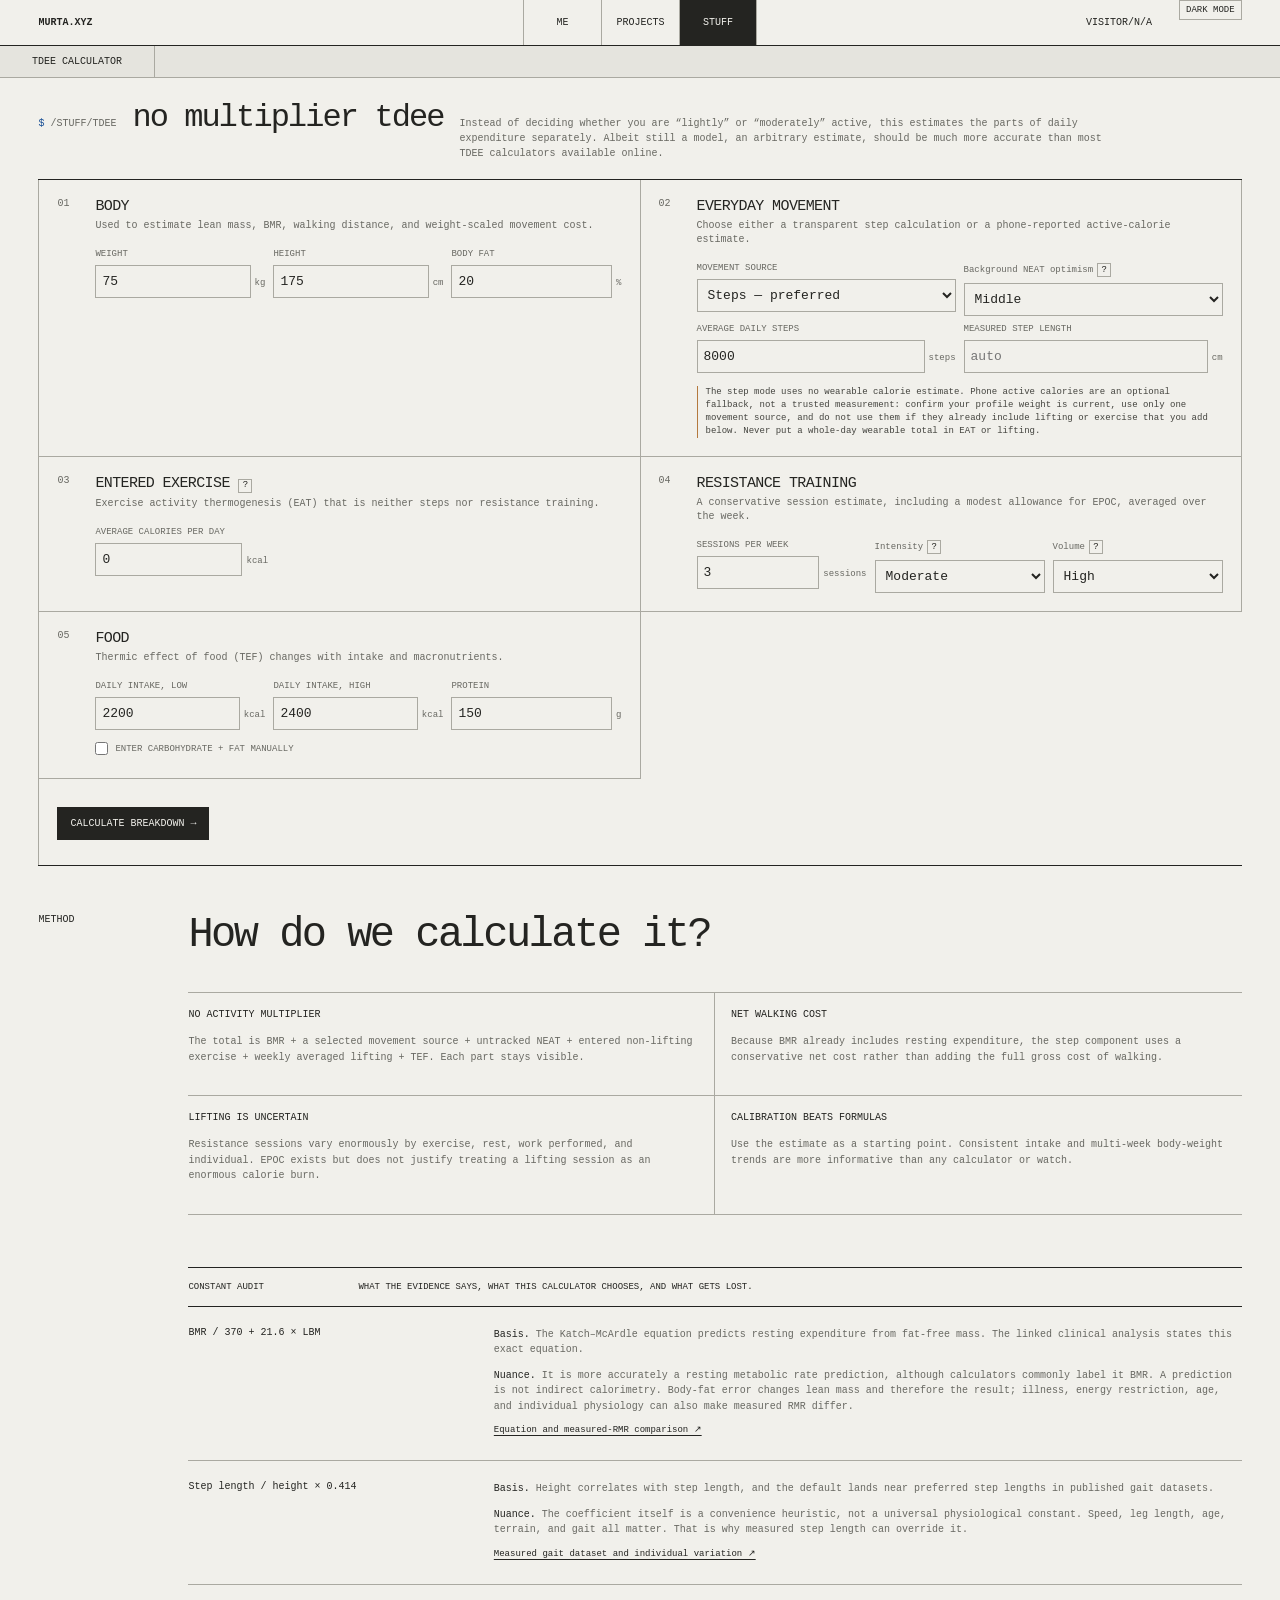
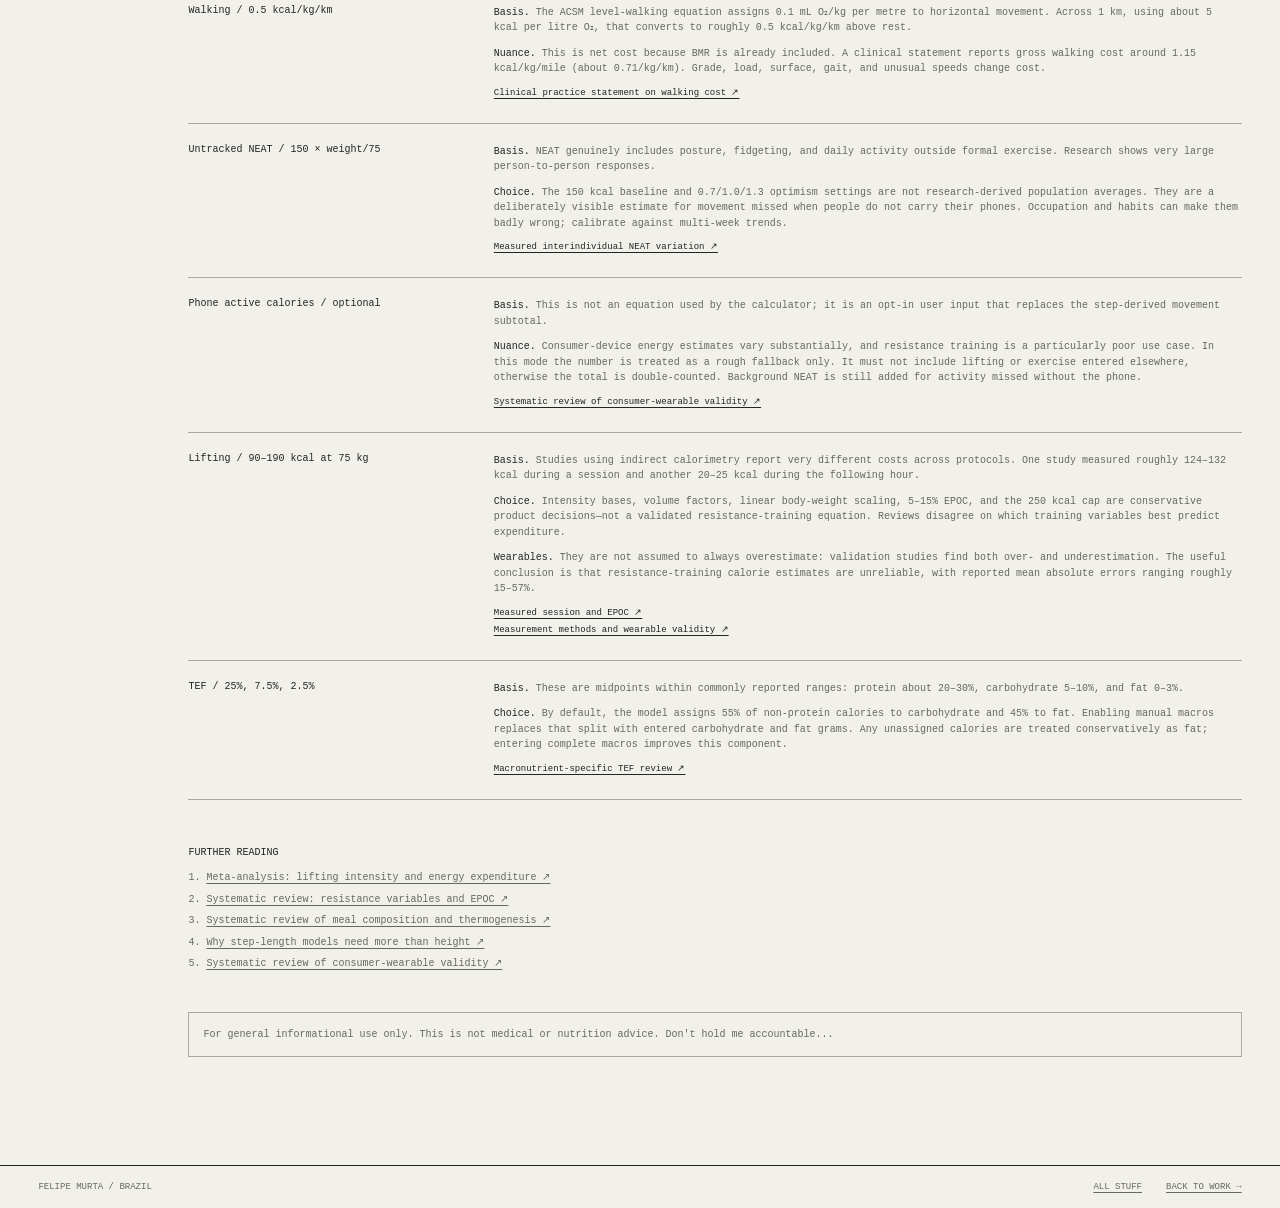
==== site/calculator.html @ 9dfa92ca "feat(frontend): new tdee calculator and navigation map division" ====
<!DOCTYPE html>
<html lang="en">
<head>
  <meta charset="UTF-8">
  <meta name="viewport" content="width=device-width, initial-scale=1.0">
  <meta name="description" content="A transparent TDEE calculator without generic activity multipliers.">
  <title>TDEE calculator - murta</title>
  <link rel="stylesheet" href="personal.css">
  <link rel="stylesheet" href="calculator.css">
</head>
<body data-theme-joke>
  <header class="topbar">
    <a class="site-name" href="index.html">murta.xyz</a>
    <nav aria-label="Primary navigation"><a href="index.html">Me</a><a href="projects.html">Projects</a><a class="active" href="stuff.html">Stuff</a></nav>
    <div class="utility"><span class="counter">visitor/<b data-visitor-count>—</b></span><button class="theme-toggle" type="button" data-theme-toggle aria-label="Toggle color theme">theme</button></div>
  </header>
  <nav class="subnav" aria-label="Stuff categories"><a href="calculator.html">TDEE calculator</a></nav>

  <main class="calculator-page">
    <header class="calculator-intro">
      <p class="command">/stuff/tdee</p>
      <h1>No multiplier TDEE</h1>
      <p>Instead of deciding whether you are “lightly” or “moderately” active, this estimates the parts of daily expenditure separately. Albeit still a model, an arbitrary estimate, should be much more accurate than most TDEE calculators available online.</p>
    </header>

    <form id="tdee-form">
      <section class="form-section">
        <header><span>01</span><div><h2>Body</h2><p>Used to estimate lean mass, BMR, walking distance, and weight-scaled movement cost.</p></div></header>
        <div class="fields three">
          <label>Weight <span><input id="weight" type="number" min="30" max="300" step="0.1" value="75" required> kg</span></label>
          <label>Height <span><input id="height" type="number" min="120" max="230" step="0.1" value="175" required> cm</span></label>
          <label>Body fat <span><input id="body-fat" type="number" min="3" max="65" step="0.1" value="20" required> %</span></label>
        </div>
        <p class="field-note">BMR uses Katch–McArdle: <code>370 + 21.6 × lean mass in kg</code>. Body-fat measurement error flows directly into this estimate.</p>
      </section>

      <section class="form-section">
        <header><span>02</span><div><h2>Everyday movement</h2><p>Choose either a transparent step calculation or a phone-reported active-calorie estimate.</p></div></header>
        <div class="fields two movement-choice">
          <label>Movement source
            <select id="movement-mode"><option value="steps" selected>Steps — preferred</option><option value="phone-active">Phone active calories — optional</option></select>
          </label>
          <label><span class="field-label">Background NEAT optimism <span class="tooltip" tabindex="0" role="img" aria-label="Background NEAT optimism help" data-tooltip="This is a guess for movement your phone misses: standing, chores, short walks without the phone, and fidgeting. Cautious uses 70% of the base; middle uses 100%; optimistic uses 130%. It is not a personality score—calibrate it from multi-week weight trends.">?</span></span>
            <select id="optimism"><option value="low">Cautious</option><option value="mid" selected>Middle</option><option value="high">Optimistic</option></select>
          </label>
        </div>
        <div id="step-fields" class="fields two movement-fields">
          <label>Average daily steps <span><input id="steps" type="number" min="0" max="100000" step="100" value="8000" required> steps</span></label>
          <label>Measured step length <span><input id="step-length" type="number" min="20" max="150" step="0.1" placeholder="auto"> cm</span></label>
        </div>
        <div id="phone-active-field" class="fields one movement-fields" hidden>
          <label>Phone-reported active calories <span><input id="phone-active" type="number" min="0" max="5000" step="1" value="0" disabled> kcal/day</span></label>
        </div>
        <p id="movement-note" class="field-note">If step length is blank, distance uses the rough proxy of 41.4% of height. Measure and enter your own average to remove that assumption. Walking uses a net cost of 0.5 kcal/kg/km. Background NEAT covers standing, dishes, hygiene, fidgeting, and walking without your phone.</p>
        <p class="warning">The step mode uses no wearable calorie estimate. Phone active calories are an optional fallback, not a trusted measurement: confirm your profile weight is current, use only one movement source, and do not use them if they already include lifting or exercise that you add below. Never put a whole-day wearable total in EAT or lifting.</p>
      </section>

      <section class="form-section">
        <header><span>03</span><div><h2>Entered exercise <span class="tooltip" tabindex="0" role="img" aria-label="Entered exercise help" data-tooltip="Enter a conservative daily average for swimming, cycling, running, or tennis using duration/distance or a session-specific wearable estimate. Wearable calories must be active calories only for that exercise session—no resting calories and no whole-day total. Treat them as rough, and do not overlap with your movement source or lifting.">?</span></h2><p>Exercise activity thermogenesis (EAT) that is neither steps nor resistance training.</p></div></header>
        <div class="fields one"><label>Average calories per day <span><input id="eat" type="number" min="0" max="3000" step="1" value="0" required> kcal</span></label></div>
        <p class="warning exercise-warning">Use a conservative manual average for running, cycling, swimming, or sport. A wearable estimate is acceptable only when it is active calories for that specific exercise session and duration—not resting calories or a whole-day total. Treat it as rough. Do not double-count activity already covered by your movement source, and do not enter lifting here.</p>
      </section>

      <section class="form-section">
        <header><span>04</span><div><h2>Resistance training</h2><p>A conservative session estimate, including a modest allowance for EPOC, averaged over the week.</p></div></header>
        <div class="fields three">
          <label>Sessions per week <span><input id="gym-days" type="number" min="0" max="14" step="1" value="3" required> sessions</span></label>
          <label><span class="field-label">Intensity <span class="tooltip" tabindex="0" role="img" aria-label="Intensity help" data-tooltip="Low: lighter weights and farther from failure. Moderate: around 1–3 reps in reserve. High: low reps in reserve or training to failure.">?</span></span><select id="gym-intensity"><option value="low">Low</option><option value="mid" selected>Moderate</option><option value="high">High</option></select></label>
          <label><span class="field-label">Volume <span class="tooltip" tabindex="0" role="img" aria-label="Volume help" data-tooltip="Volume means hard working sets. Low is roughly 1–2 sets per exercise; high is roughly 4 or more. This is only a rough classifier.">?</span></span><select id="gym-volume"><option value="low">Low</option><option value="high" selected>High</option></select></label>
        </div>
        <p class="field-note">At 75 kg the model starts at 90, 140, or 190 kcal by intensity; applies ×0.8 or ×1.15 for volume; adds 5–15% for EPOC; scales linearly with body weight; and caps the result at 250 kcal/session. This is an explicit heuristic, not a claim that sets and reps predict exact expenditure.</p>
      </section>

      <section class="form-section">
        <header><span>05</span><div><h2>Food</h2><p>Thermic effect of food (TEF) changes with intake and macronutrients.</p></div></header>
        <div class="fields three">
          <label>Daily intake, low <span><input id="calories-low" type="number" min="500" max="10000" step="10" value="2200" required> kcal</span></label>
          <label>Daily intake, high <span><input id="calories-high" type="number" min="500" max="10000" step="10" value="2400" required> kcal</span></label>
          <label>Protein <span><input id="protein" type="number" min="0" max="500" step="1" value="150" required> g</span></label>
        </div>
        <label class="macro-toggle"><input id="manual-macros-toggle" type="checkbox"><span>Enter carbohydrate + fat manually</span></label>
        <div id="manual-macro-fields" class="fields two macro-fields" hidden>
          <label>Carbohydrate <span><input id="carbs" type="number" min="0" max="1500" step="1" value="0" disabled> g</span></label>
          <label>Fat <span><input id="fat" type="number" min="0" max="600" step="1" value="0" disabled> g</span></label>
        </div>
        <p class="field-note">Protein uses 25% TEF. By default, remaining calories are modeled as 55% carbohydrate and 45% fat, with TEF of 7.5% and 2.5%. Enable manual macros to override that split; any calories not assigned to protein, carbohydrate, or fat are conservatively treated as fat for TEF.</p>
      </section>

      <p id="form-error" class="form-error" role="alert" aria-live="polite"></p>
      <button type="submit">Calculate breakdown →</button>
    </form>

    <section id="results" class="results" aria-live="polite" hidden>
      <header><p class="command">/result</p><h2><span id="tdee-low">—</span>–<span id="tdee-high">—</span> <small>kcal/day</small></h2><p>A modeled range caused by the entered food-intake range (not a confidence interval).</p></header>
      <dl>
        <div><dt>BMR</dt><dd id="result-bmr">—</dd></div>
        <div><dt id="result-movement-label">Steps</dt><dd id="result-steps">—</dd></div>
        <div><dt>Untracked NEAT</dt><dd id="result-neat">—</dd></div>
        <div><dt>Entered exercise</dt><dd id="result-eat">—</dd></div>
        <div><dt>Resistance training</dt><dd id="result-gym">—</dd></div>
        <div><dt>TEF</dt><dd id="result-tef">—</dd></div>
      </dl>
      <figure class="component-chart" aria-labelledby="chart-caption">
        <div id="component-bar" class="component-bar" role="group" aria-label="TDEE component breakdown">
          <span id="chart-bmr" class="chart-segment bmr">BMR</span>
          <span id="chart-movement" class="chart-segment movement">Movement</span>
          <span id="chart-neat" class="chart-segment neat">NEAT</span>
          <span id="chart-eat" class="chart-segment eat">EAT</span>
          <span id="chart-gym" class="chart-segment gym">Gym</span>
          <span id="chart-tef" class="chart-segment tef">TEF</span>
        </div>
        <figcaption id="chart-caption">Share of modeled expenditure. Hover or focus a segment for its kcal/day and percentage.</figcaption>
      </figure>
      <p id="result-detail" class="result-detail"></p>
      <section class="multiplier-comparison" aria-labelledby="multiplier-title">
        <header><h3 id="multiplier-title">Traditional multiplier comparison</h3><p>These are the generic BMR multipliers used by many calculators. They are shown for reference only as they are generally way too optimistic.</p></header>
        <dl>
          <div><dt>Sedentary / ×1.20</dt><dd id="multiplier-sedentary">—</dd></div>
          <div><dt>Lightly active / ×1.375</dt><dd id="multiplier-light">—</dd></div>
          <div><dt>Moderately active / ×1.55</dt><dd id="multiplier-moderate">—</dd></div>
          <div><dt>Very active / ×1.725</dt><dd id="multiplier-very">—</dd></div>
          <div><dt>Extra active / ×1.90</dt><dd id="multiplier-extra">—</dd></div>
        </dl>
      </section>
    </section>

    <section class="method">
      <header><span>METHOD</span><h2>How do we calculate it?</h2></header>
      <div class="method-grid">
        <article><h3>No activity multiplier</h3><p>The total is BMR + a selected movement source + untracked NEAT + entered non-lifting exercise + weekly averaged lifting + TEF. Each part stays visible.</p></article>
        <article><h3>Net walking cost</h3><p>Because BMR already includes resting expenditure, the step component uses a conservative net cost rather than adding the full gross cost of walking.</p></article>
        <article><h3>Lifting is uncertain</h3><p>Resistance sessions vary enormously by exercise, rest, work performed, and individual. EPOC exists but does not justify treating a lifting session as an enormous calorie burn.</p></article>
        <article><h3>Calibration beats formulas</h3><p>Use the estimate as a starting point. Consistent intake and multi-week body-weight trends are more informative than any calculator or watch.</p></article>
      </div>

      <div class="model-audit">
        <header><p>Constant audit</p><p>What the evidence says, what this calculator chooses, and what gets lost.</p></header>
        <article><h3>BMR / <code>370 + 21.6 × LBM</code></h3><div><p><b>Basis.</b> The Katch–McArdle equation predicts resting expenditure from fat-free mass. The linked clinical analysis states this exact equation.</p><p><b>Nuance.</b> It is more accurately a resting metabolic rate prediction, although calculators commonly label it BMR. A prediction is not indirect calorimetry. Body-fat error changes lean mass and therefore the result; illness, energy restriction, age, and individual physiology can also make measured RMR differ.</p><a href="https://www.frontiersin.org/journals/nutrition/articles/10.3389/fnut.2025.1543263/full">Equation and measured-RMR comparison ↗</a></div></article>
        <article><h3>Step length / <code>height × 0.414</code></h3><div><p><b>Basis.</b> Height correlates with step length, and the default lands near preferred step lengths in published gait datasets.</p><p><b>Nuance.</b> The coefficient itself is a convenience heuristic, not a universal physiological constant. Speed, leg length, age, terrain, and gait all matter. That is why measured step length can override it.</p><a href="https://pmc.ncbi.nlm.nih.gov/articles/PMC9669008/">Measured gait dataset and individual variation ↗</a></div></article>
        <article><h3>Walking / <code>0.5 kcal/kg/km</code></h3><div><p><b>Basis.</b> The ACSM level-walking equation assigns 0.1 mL O₂/kg per metre to horizontal movement. Across 1 km, using about 5 kcal per litre O₂, that converts to roughly 0.5 kcal/kg/km above rest.</p><p><b>Nuance.</b> This is net cost because BMR is already included. A clinical statement reports gross walking cost around 1.15 kcal/kg/mile (about 0.71/kg/km). Grade, load, surface, gait, and unusual speeds change cost.</p><a href="https://pmc.ncbi.nlm.nih.gov/articles/PMC9586849/">Clinical practice statement on walking cost ↗</a></div></article>
        <article><h3>Untracked NEAT / <code>150 × weight/75</code></h3><div><p><b>Basis.</b> NEAT genuinely includes posture, fidgeting, and daily activity outside formal exercise. Research shows very large person-to-person responses.</p><p><b>Choice.</b> The 150 kcal baseline and 0.7/1.0/1.3 optimism settings are not research-derived population averages. They are a deliberately visible estimate for movement missed when people do not carry their phones. Occupation and habits can make them badly wrong; calibrate against multi-week trends.</p><a href="https://pubmed.ncbi.nlm.nih.gov/9880251/">Measured interindividual NEAT variation ↗</a></div></article>
        <article><h3>Phone active calories / optional</h3><div><p><b>Basis.</b> This is not an equation used by the calculator; it is an opt-in user input that replaces the step-derived movement subtotal.</p><p><b>Nuance.</b> Consumer-device energy estimates vary substantially, and resistance training is a particularly poor use case. In this mode the number is treated as a rough fallback only. It must not include lifting or exercise entered elsewhere, otherwise the total is double-counted. Background NEAT is still added for activity missed without the phone.</p><a href="https://pmc.ncbi.nlm.nih.gov/articles/PMC7509623/">Systematic review of consumer-wearable validity ↗</a></div></article>
        <article><h3>Lifting / <code>90–190 kcal at 75 kg</code></h3><div><p><b>Basis.</b> Studies using indirect calorimetry report very different costs across protocols. One study measured roughly 124–132 kcal during a session and another 20–25 kcal during the following hour.</p><p><b>Choice.</b> Intensity bases, volume factors, linear body-weight scaling, 5–15% EPOC, and the 250 kcal cap are conservative product decisions—not a validated resistance-training equation. Reviews disagree on which training variables best predict expenditure.</p><p><b>Wearables.</b> They are not assumed to always overestimate: validation studies find both over- and underestimation. The useful conclusion is that resistance-training calorie estimates are unreliable, with reported mean absolute errors ranging roughly 15–57%.</p><a href="https://pubmed.ncbi.nlm.nih.gov/29541117/">Measured session and EPOC ↗</a><a href="https://pmc.ncbi.nlm.nih.gov/articles/PMC11393209/">Measurement methods and wearable validity ↗</a></div></article>
        <article><h3>TEF / <code>25%, 7.5%, 2.5%</code></h3><div><p><b>Basis.</b> These are midpoints within commonly reported ranges: protein about 20–30%, carbohydrate 5–10%, and fat 0–3%.</p><p><b>Choice.</b> By default, the model assigns 55% of non-protein calories to carbohydrate and 45% to fat. Enabling manual macros replaces that split with entered carbohydrate and fat grams. Any unassigned calories are treated conservatively as fat; entering complete macros improves this component.</p><a href="https://pmc.ncbi.nlm.nih.gov/articles/PMC5470183/">Macronutrient-specific TEF review ↗</a></div></article>
      </div>

      <div class="sources"><p>Further reading</p><ol><li><a href="https://pubmed.ncbi.nlm.nih.gov/31674141/">Meta-analysis: lifting intensity and energy expenditure ↗</a></li><li><a href="https://onlinelibrary.wiley.com/doi/10.1155/2013/825026">Systematic review: resistance variables and EPOC ↗</a></li><li><a href="https://pmc.ncbi.nlm.nih.gov/articles/PMC5133058/">Systematic review of meal composition and thermogenesis ↗</a></li><li><a href="https://pmc.ncbi.nlm.nih.gov/articles/PMC5948631/">Why step-length models need more than height ↗</a></li><li><a href="https://pmc.ncbi.nlm.nih.gov/articles/PMC7509623/">Systematic review of consumer-wearable validity ↗</a></li></ol></div>
      <p class="disclaimer">For general informational use only. This is not medical or nutrition advice. Don't hold me accountable...</p>
    </section>
  </main>
  <footer><span>Felipe Murta / Brazil</span><a href="stuff.html">all stuff</a><a href="projects.html">back to work →</a></footer>
  <script src="counter.js"></script>
  <script src="theme.js"></script>
  <script src="calculator.js"></script>
</body>
</html>
---- site/personal.css ----
:root { color-scheme: dark; font-family: "Courier New", Courier, monospace; color: var(--ink); background: var(--bg); --bg: #111310; --ink: #deddd5; --muted: #92938c; --rule: #42443f; --blue: #6c98d6; --header: #111310; --subnav: #1b1d19; --subnav-hover: #292c26; --body-copy: #b9b9b1; }
@media (prefers-color-scheme: light) { :root { color-scheme: light; --bg: #f1f0eb; --ink: #242421; --muted: #686862; --rule: #aaa9a1; --blue: #174d94; --header: #f1f0eb; --subnav: #e5e4de; --subnav-hover: #d4d3cc; --body-copy: #44443f; } }
:root[data-theme="dark"] { color-scheme: dark; --bg: #111310; --ink: #deddd5; --muted: #92938c; --rule: #42443f; --blue: #6c98d6; --header: #111310; --subnav: #1b1d19; --subnav-hover: #292c26; --body-copy: #b9b9b1; }
:root[data-theme="light"] { color-scheme: light; --bg: #f1f0eb; --ink: #242421; --muted: #686862; --rule: #aaa9a1; --blue: #174d94; --header: #f1f0eb; --subnav: #e5e4de; --subnav-hover: #d4d3cc; --body-copy: #44443f; }
* { box-sizing: border-box; }
html { scroll-behavior: smooth; scroll-padding-top: 64px; }
body { margin: 0; }
a { color: inherit; text-underline-offset: 3px; }
.topbar { display: grid; grid-template-columns: 1fr auto 1fr; min-height: 44px; border-bottom: 1px solid var(--ink); background: var(--header); font-size: 10px; text-transform: uppercase; }
.site-name, .utility { display: flex; align-items: center; padding: 0 clamp(12px, 3vw, 42px); }
.site-name { font-weight: 700; text-decoration: none; }
.utility { justify-content: flex-end; gap: 9px; }
.counter b { font-weight: 400; }
.theme-toggle { padding: 4px 6px; border: 1px solid var(--rule); border-radius: 0; background: transparent; color: var(--ink); font: inherit; font-size: 9px; text-transform: uppercase; cursor: pointer; }
.theme-toggle:hover, .theme-toggle:focus-visible { border-color: var(--ink); background: var(--ink); color: var(--bg); }
.theme-dialog { width: min(430px, calc(100vw - 32px)); padding: 0; border: 1px solid var(--ink); border-radius: 0; background: var(--bg); color: var(--ink); font: 12px "Courier New", monospace; }
.theme-dialog::backdrop { background: rgba(0, 0, 0, .72); }
.theme-dialog section { padding: 22px; }
.theme-dialog h2 { margin: 0 0 16px; font: 400 19px/1.1 "Courier New", monospace; letter-spacing: -.05em; }
.theme-dialog p { margin: 0 0 22px; color: var(--body-copy); line-height: 1.5; }
.theme-dialog button { padding: 8px 10px; border: 1px solid var(--ink); border-radius: 0; background: var(--ink); color: var(--bg); font: inherit; font-size: 10px; text-transform: uppercase; cursor: pointer; }
.theme-dialog button:hover, .theme-dialog button:focus-visible { background: var(--blue); border-color: var(--blue); color: #fff; }
.topbar nav { display: flex; }
.topbar nav a { display: grid; min-width: 78px; place-items: center; padding: 0 12px; border-left: 1px solid var(--rule); text-decoration: none; }
.topbar nav a:last-child { border-right: 1px solid var(--rule); }
.topbar nav a:hover, .topbar nav a.active { background: var(--ink); color: var(--bg); }
.subnav { display: flex; border-bottom: 1px solid var(--rule); background: var(--subnav); font-size: 10px; text-transform: uppercase; }
.subnav a { padding: 10px clamp(14px, 3vw, 32px); border-right: 1px solid var(--rule); text-decoration: none; }
.subnav a:hover { background: var(--subnav-hover); }
main { max-width: none; margin: 0; padding: 0 clamp(14px, 3vw, 48px); }
.command, .status, .category { margin: 0; color: var(--muted); font-size: 10px; text-transform: uppercase; }
.command::before { content: "$ "; color: var(--blue); }
.home-intro, .page-intro { min-height: 0; padding: 46px 0; border-bottom: 1px solid var(--ink); }
.home-intro h1, .page-intro h1 { margin: 15px 0 0; font: 400 clamp(30px, 6vw, 66px)/.9 "Courier New", monospace; letter-spacing: -.07em; }
.summary, .page-intro > p:last-child { max-width: 700px; margin: 25px 0 0; color: var(--body-copy); font-size: 12px; line-height: 1.55; }
.links { display: flex; flex-wrap: wrap; gap: 8px; margin-top: 25px; }
.links a, .calculator-link a { padding: 7px 9px; border: 1px solid var(--rule); font-size: 10px; text-decoration: none; }
.links a:hover, .links a:first-child:hover, .calculator-link a:hover { border-color: var(--ink); background: var(--ink); color: var(--bg); }
.home-section { padding: 38px 0; border-bottom: 1px solid var(--ink); }
.section-heading { display: grid; grid-template-columns: 35px 1fr auto; align-items: baseline; padding-bottom: 10px; border-bottom: 1px solid var(--ink); }
.section-heading span, .section-heading a { font-size: 10px; text-transform: uppercase; }
.section-heading h2 { margin: 0; font-size: 13px; font-weight: 400; text-transform: uppercase; }
.records .record { display: grid; grid-template-columns: 90px 1fr 100px; gap: 18px; min-height: 0; padding: 20px 0; border-bottom: 1px solid var(--rule); }
.record-meta { display: flex; flex-direction: column; gap: 5px; color: var(--muted); font-size: 9px; }
.record h3 { margin: 0 0 9px; font: 400 clamp(18px, 3vw, 30px)/1 "Courier New", monospace; letter-spacing: -.05em; }
.record p { max-width: 680px; margin: 0; color: var(--muted); font-size: 11px; line-height: 1.55; }
.stack { text-align: right; color: var(--muted); font-size: 9px; }
.elsewhere-preview > p { max-width: 770px; margin: 28px 0; font-size: 13px; line-height: 1.55; }
.calculator-link { margin: 0; }
.page-intro > p:last-child { margin-top: 22px; }
.project-list article { display: grid; grid-template-columns: 55px 1fr 125px; gap: 20px; min-height: 0; padding: 24px 0; border-bottom: 1px solid var(--rule); }
.project-id, .project-list article > a, .project-list article > span:last-child { font-size: 9px; }
.project-list article > a, .project-list article > span:last-child { text-align: right; }
.project-list h2, .stuff-list h2 { margin: 18px 0 10px; font: 400 clamp(21px, 4vw, 38px)/.95 "Courier New", monospace; letter-spacing: -.06em; }
.project-list article div > p:not(.status), .stuff-list section div > p { max-width: 700px; color: var(--muted); font-size: 11px; line-height: 1.55; }
.tags { display: flex; flex-wrap: wrap; gap: 5px; margin: 16px 0 0; padding: 0; list-style: none; }
.tags li { padding: 4px 5px; border: 1px solid var(--rule); font-size: 8px; }
.stuff-list section { display: grid; grid-template-columns: 130px 1fr; gap: 25px; min-height: 220px; padding: 28px 0; border-bottom: 1px solid var(--rule); }
.stuff-list section > div { display: flex; flex-direction: column; align-items: flex-start; }
.stuff-list h2 { margin-top: 0; }
.stuff-list dl { width: 100%; max-width: 650px; margin: auto 0 0; }
.stuff-list dl div { display: grid; grid-template-columns: 130px 1fr; padding: 9px 0; border-top: 1px solid var(--rule); font-size: 10px; }
.stuff-list dt { color: var(--muted); }
.stuff-list dd { margin: 0; }
.stuff-list section.cruzeiro { margin-inline: calc(-1 * clamp(14px, 3vw, 48px)); padding-inline: clamp(14px, 3vw, 48px); background: #174d94; color: #f1f0eb; }
.stuff-list .cruzeiro .category, .stuff-list .cruzeiro p { color: #d7e2f1; }
.stuff-list .cruzeiro span { margin-top: auto; font-size: 30px; }
footer { display: grid; grid-template-columns: 1fr auto auto; gap: 24px; margin-top: 60px; padding: 16px clamp(14px, 3vw, 48px); border-top: 1px solid var(--ink); background: var(--header); color: var(--muted); font-size: 9px; text-transform: uppercase; }
@media (max-width: 700px) { .topbar { grid-template-columns: 1fr auto; } .site-name { display: none; } .topbar nav a { min-width: auto; padding: 0 11px; } .utility { padding-inline: 11px; } .counter { display: none; } .subnav { overflow-x: auto; } .subnav a { flex: 0 0 auto; } .section-heading { grid-template-columns: 28px 1fr; } .section-heading a { grid-column: 2; margin-top: 8px; } .records .record, .project-list article { grid-template-columns: 1fr; gap: 12px; } .record-meta { flex-direction: row; } .stack, .project-list article > a, .project-list article > span:last-child { text-align: left; } .stuff-list section { display: block; min-height: 0; } .stuff-list .category { margin-bottom: 28px; } .stuff-list dl { margin-top: 40px; } footer { grid-template-columns: 1fr; } }
---- site/calculator.css ----
.calculator-page { max-width: none; margin: 0; padding-inline: clamp(14px, 3vw, 48px); }
.calculator-intro { display: flex; align-items: baseline; gap: 16px; padding: 24px 0 18px; border-bottom: 1px solid var(--ink); }
.calculator-intro h1 { margin: 0; font: 400 clamp(20px, 3vw, 32px)/1 "Courier New", monospace; letter-spacing: -.06em; text-transform: lowercase; }
.calculator-intro > p:last-child { max-width: 650px; margin: 0; color: var(--muted); font-size: 10px; line-height: 1.5; }

#tdee-form { display: grid; grid-template-columns: repeat(2, minmax(0, 1fr)); border-left: 1px solid var(--rule); }
.form-section { padding: 18px; border-right: 1px solid var(--rule); border-bottom: 1px solid var(--rule); }
.form-section > header { display: grid; grid-template-columns: 28px 1fr; gap: 10px; margin-bottom: 16px; }
.form-section > header > span { color: var(--muted); font-size: 10px; }
.form-section h2 { margin: 0 0 4px; font: 400 15px "Courier New", monospace; letter-spacing: -.04em; text-transform: uppercase; }
.form-section header p { margin: 0; color: var(--muted); font-size: 10px; line-height: 1.4; }
.fields { display: grid; gap: 8px; margin-left: 38px; }
.fields.three { grid-template-columns: repeat(3, minmax(0, 1fr)); }
.fields.two { grid-template-columns: repeat(2, minmax(0, 1fr)); }
.fields.one { grid-template-columns: minmax(140px, 1fr) 2fr; }
.movement-choice { margin-bottom: 8px; }
.movement-fields { margin-top: 8px; }
.fields label { display: flex; flex-direction: column; gap: 6px; color: var(--muted); font-size: 9px; text-transform: uppercase; }
.field-label { display: inline-flex; align-items: center; gap: 4px; }
.tooltip { position: relative; display: inline-grid; place-items: center; width: 14px; height: 14px; border: 1px solid var(--rule); color: var(--ink); font-size: 9px; line-height: 1; text-transform: none; cursor: help; }
.tooltip::after { position: absolute; z-index: 5; bottom: calc(100% + 7px); left: 50%; display: none; width: 235px; padding: 8px; border: 1px solid var(--ink); background: var(--bg); color: var(--body-copy); content: attr(data-tooltip); font-size: 9px; line-height: 1.45; text-transform: none; transform: translateX(-50%); }
.tooltip:hover::after, .tooltip:focus::after { display: block; }
.movement-fields[hidden] { display: none !important; }
.macro-toggle { display: inline-flex; align-items: center; gap: 7px; margin: 12px 0 0 38px; color: var(--muted); font-size: 9px; text-transform: uppercase; cursor: pointer; }
.macro-toggle input { width: 13px; min-height: 13px; margin: 0; accent-color: var(--blue); }
.macro-fields[hidden] { display: none !important; }
.fields label > span { display: flex; align-items: baseline; gap: 4px; color: var(--muted); text-transform: none; }
input, select { width: 100%; min-height: 33px; padding: 5px 6px; border: 1px solid var(--rule); border-radius: 0; outline: none; background: var(--bg); color: var(--ink); font: 13px "Courier New", monospace; }
input:focus, select:focus { border-color: var(--blue); outline: 1px solid var(--blue); outline-offset: -2px; box-shadow: none; }
.fields label > span input { flex: 1; }
.field-note { display: none; }
.warning { margin: 13px 0 0 38px; padding-left: 8px; border-left: 1px solid #b4793e; color: var(--body-copy); font-size: 9px; line-height: 1.45; }
.exercise-warning { display: none; }
code { color: var(--ink); }
.form-error { grid-column: 1 / -1; min-height: 16px; margin: 12px 0 0; padding-left: 18px; color: #d26b61; font-size: 11px; }
button { grid-column: 1 / -1; justify-self: start; margin: 0 0 25px 18px; padding: 10px 12px; border: 1px solid var(--ink); border-radius: 0; background: var(--ink); color: var(--bg); font: 10px "Courier New", monospace; text-transform: uppercase; cursor: pointer; }
button:hover, button:focus-visible { background: var(--blue); border-color: var(--blue); color: #fff; }

.results { scroll-margin-top: 70px; margin: 25px 0 70px; border: 1px solid var(--ink); }
.results > header { padding: 18px; border-bottom: 1px solid var(--ink); }
.results h2 { margin: 14px 0 8px; font: 400 clamp(30px, 5vw, 62px) "Courier New", monospace; letter-spacing: -.08em; }
.results h2 small { font-size: 10px; letter-spacing: 0; }
.results header > p:last-child { margin: 0; color: var(--muted); font-size: 10px; }
.results dl { display: grid; grid-template-columns: repeat(3, 1fr); margin: 0; }
.results dl div { display: grid; grid-template-columns: 1fr auto; gap: 10px; padding: 12px 18px; border-right: 1px solid var(--rule); border-bottom: 1px solid var(--rule); font-size: 10px; }
.results dt { color: var(--muted); }
.results dd { margin: 0; }
.component-chart { margin: 0; padding: 18px; border-bottom: 1px solid var(--rule); }
.component-bar { display: flex; min-height: 36px; overflow: hidden; border: 1px solid var(--ink); }
.chart-segment { display: grid; min-width: 0; place-items: center; padding: 4px; border-right: 1px solid var(--bg); color: #10110f; font-size: 9px; overflow: hidden; text-align: center; white-space: nowrap; cursor: default; }
.chart-segment:last-child { border-right: 0; }
.chart-segment:hover, .chart-segment:focus { outline: 2px solid var(--ink); outline-offset: -2px; }
.chart-segment.bmr { background: #aeb9ae; }
.chart-segment.movement { background: #7fa6c9; }
.chart-segment.neat { background: #cbbd88; }
.chart-segment.eat { background: #c58d72; }
.chart-segment.gym { background: #a98bb2; }
.chart-segment.tef { background: #d7d5cc; }
.component-chart figcaption { margin-top: 9px; color: var(--muted); font-size: 9px; }
.result-detail { margin: 0; padding: 16px 18px; color: var(--body-copy); font-size: 10px; line-height: 1.55; }
.multiplier-comparison { padding: 18px; border-top: 1px dashed var(--rule); }
.multiplier-comparison header { display: grid; grid-template-columns: 220px 1fr; gap: 20px; margin-bottom: 14px; }
.multiplier-comparison h3 { margin: 0; font-size: 10px; font-weight: 400; text-transform: uppercase; }
.multiplier-comparison header p { margin: 0; color: var(--muted); font-size: 9px; line-height: 1.45; }
.multiplier-comparison dl { display: grid; grid-template-columns: repeat(5, 1fr); margin: 0; border-top: 1px solid var(--rule); }
.multiplier-comparison dl div { padding: 10px 8px 0 0; font-size: 9px; }
.multiplier-comparison dt { color: var(--muted); }
.multiplier-comparison dd { margin: 6px 0 0; }

.method { padding: 48px 0; border-top: 1px solid var(--ink); }
.method > header { display: grid; grid-template-columns: 130px 1fr; gap: 20px; margin-bottom: 36px; }
.method > header span { font-size: 10px; }
.method > header h2 { max-width: 760px; margin: 0; font: 400 clamp(22px, 4vw, 42px)/1 "Courier New", monospace; letter-spacing: -.06em; }
.method-grid { display: grid; grid-template-columns: 1fr 1fr; margin-left: 150px; border-top: 1px solid var(--rule); }
.method-grid article { padding: 16px 16px 20px 0; border-bottom: 1px solid var(--rule); }
.method-grid article:nth-child(odd) { border-right: 1px solid var(--rule); }
.method-grid article:nth-child(even) { padding-left: 16px; }
.method-grid h3 { margin: 0 0 14px; font-size: 10px; font-weight: 400; text-transform: uppercase; }
.method-grid p, .sources, .disclaimer { color: var(--muted); font-size: 10px; line-height: 1.55; }
.model-audit { margin: 52px 0 0 150px; border-top: 1px solid var(--ink); }
.model-audit > header { display: grid; grid-template-columns: 150px 1fr; gap: 20px; padding: 14px 0; border-bottom: 1px solid var(--ink); font-size: 9px; text-transform: uppercase; }
.model-audit > header p { margin: 0; }
.model-audit article { display: grid; grid-template-columns: minmax(180px, .75fr) 2fr; gap: 25px; padding: 20px 0 25px; border-bottom: 1px solid var(--rule); }
.model-audit h3 { margin: 0; font-size: 10px; font-weight: 400; }
.model-audit article div > p { margin: 0 0 10px; color: var(--muted); font-size: 10px; line-height: 1.55; }
.model-audit article b { color: var(--ink); font-weight: 400; }
.model-audit article a { display: block; margin-top: 6px; font-size: 9px; }
.sources { margin: 45px 0 0 150px; }
.sources > p { color: var(--ink); text-transform: uppercase; }
.sources ol { padding-left: 18px; }
.sources li { margin: 6px 0; }
.disclaimer { margin: 40px 0 0 150px; padding: 14px; border: 1px solid var(--rule); }

@media (max-width: 800px) {
  .calculator-intro { display: block; padding-block: 26px; }
  .calculator-intro .command { margin-bottom: 15px; }
  .calculator-intro > p:last-child { margin-top: 14px; }
  #tdee-form { grid-template-columns: 1fr; }
  .fields.three, .fields.two, .fields.one { grid-template-columns: 1fr; }
  .results dl { grid-template-columns: 1fr; }
  .results dl div { border-right: 0; }
  .multiplier-comparison header { display: block; }
  .multiplier-comparison header p { margin-top: 10px; }
  .multiplier-comparison dl { grid-template-columns: 1fr 1fr; gap: 8px; }
  .method > header { display: block; }
  .method > header span { display: block; margin-bottom: 22px; }
  .method-grid, .model-audit { margin-left: 0; }
  .method-grid { display: block; }
  .method-grid article:nth-child(odd) { border-right: 0; }
  .method-grid article:nth-child(even) { padding-left: 0; }
  .model-audit > header, .model-audit article { grid-template-columns: 1fr; }
  .sources, .disclaimer { margin-left: 0; }
  .tooltip::after { left: 0; transform: none; }
}
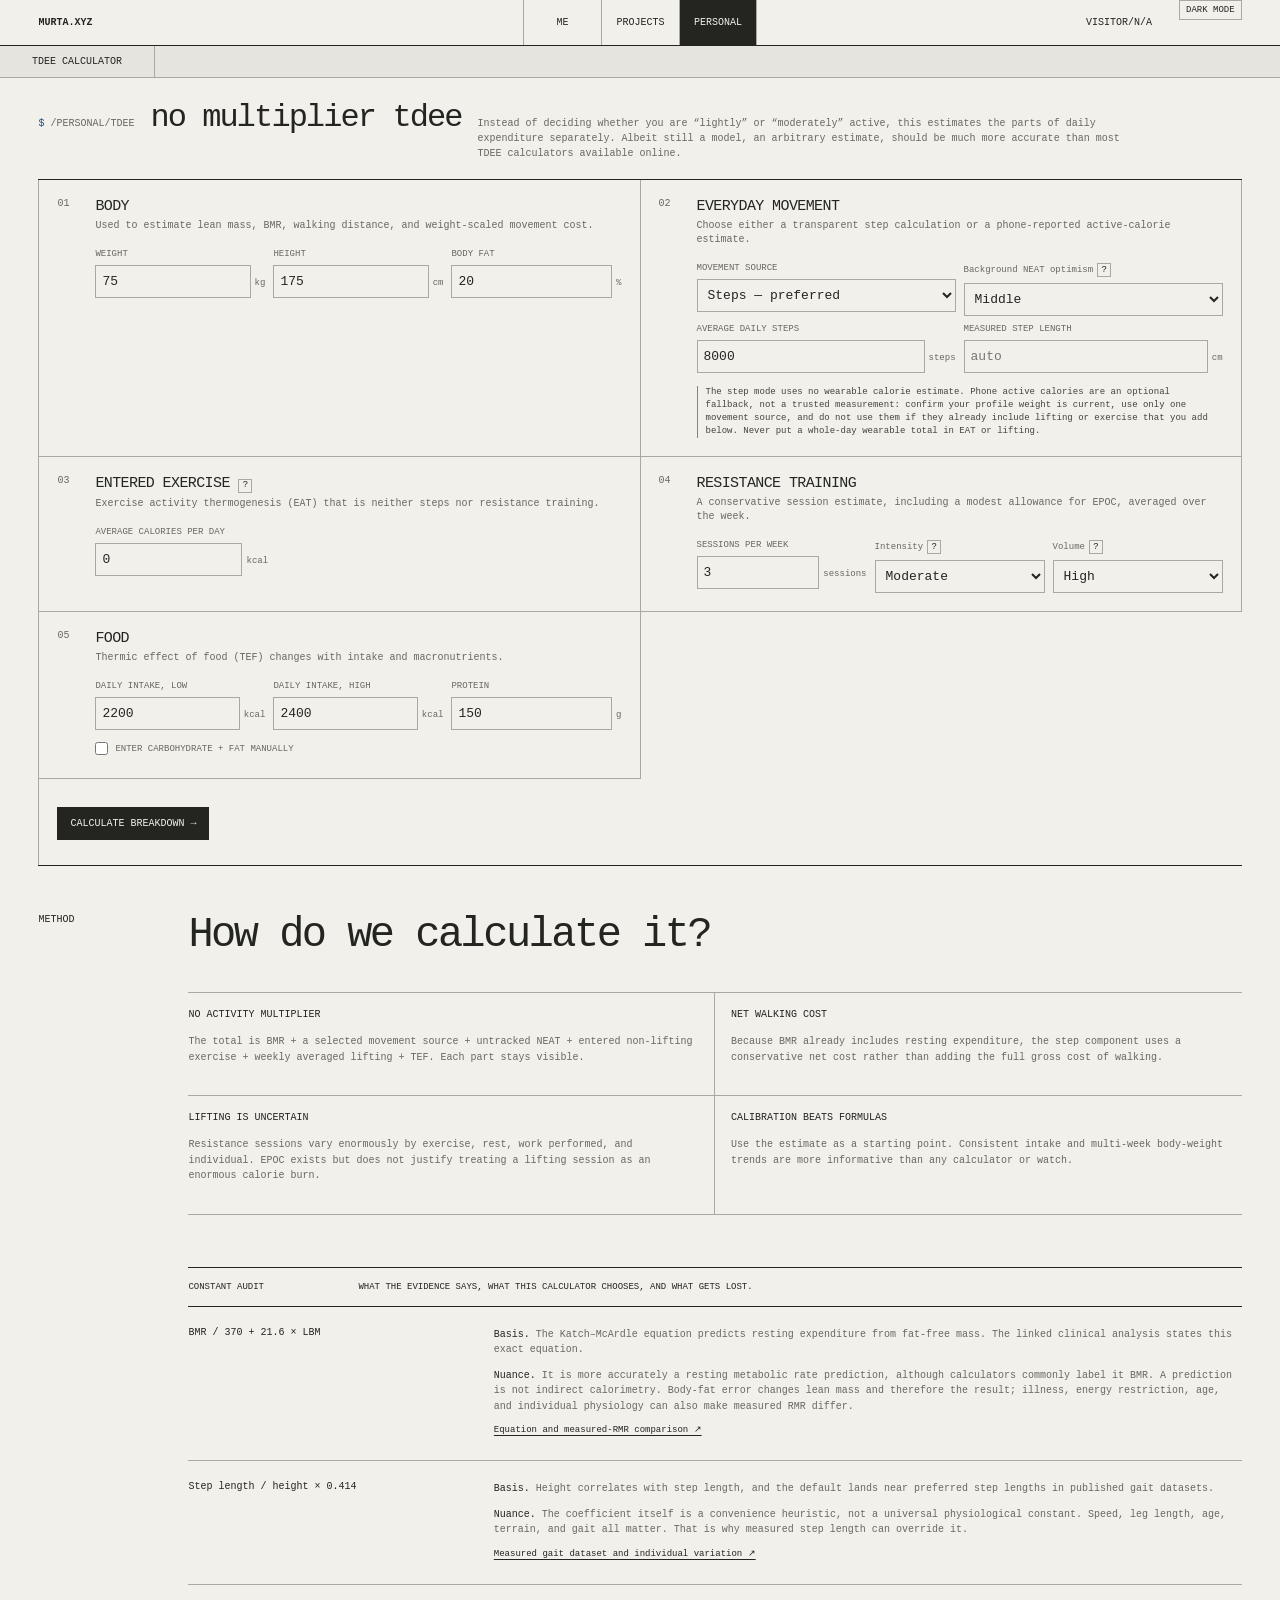
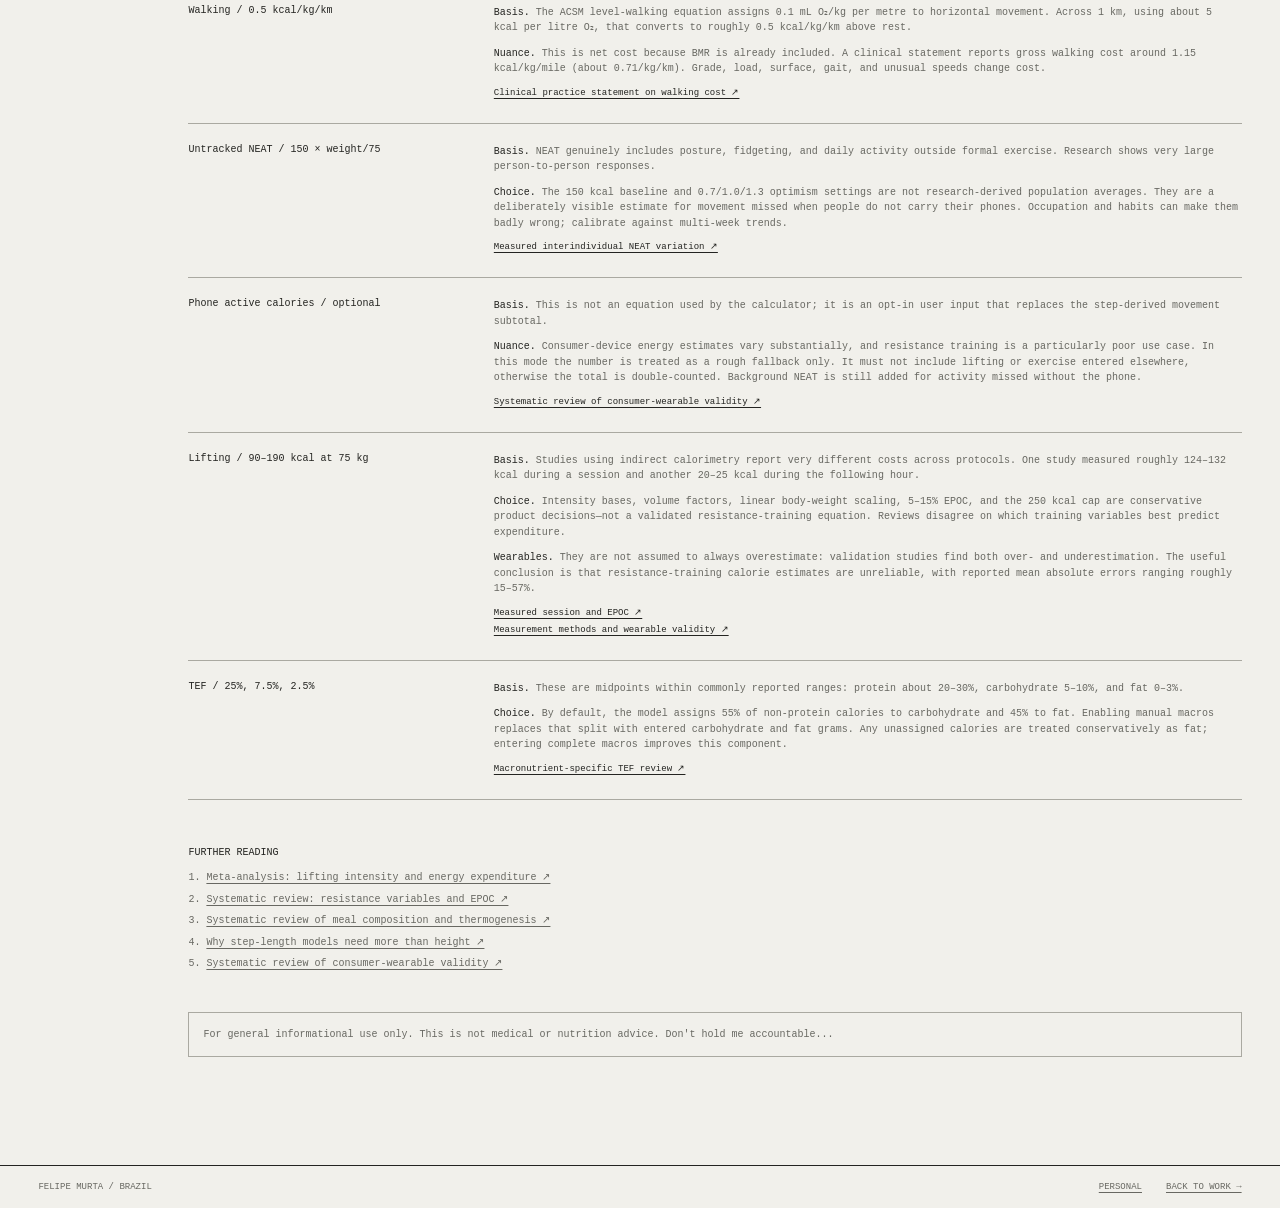
==== commit fd48f2e8: "feat(landing): revamp of landing page" ====
--- a/site/calculator.html
+++ b/site/calculator.html
@@ -5,20 +5,20 @@
   <meta name="viewport" content="width=device-width, initial-scale=1.0">
   <meta name="description" content="A transparent TDEE calculator without generic activity multipliers.">
   <title>TDEE calculator - murta</title>
-  <link rel="stylesheet" href="personal.css">
-  <link rel="stylesheet" href="calculator.css">
+  <link rel="stylesheet" href="assets/css/personal.css">
+  <link rel="stylesheet" href="assets/css/calculator.css">
 </head>
 <body data-theme-joke>
   <header class="topbar">
     <a class="site-name" href="index.html">murta.xyz</a>
-    <nav aria-label="Primary navigation"><a href="index.html">Me</a><a href="projects.html">Projects</a><a class="active" href="stuff.html">Stuff</a></nav>
+    <nav aria-label="Primary navigation"><a href="index.html">Me</a><a href="projects.html">Projects</a><a class="active" href="personal.html">Personal</a></nav>
     <div class="utility"><span class="counter">visitor/<b data-visitor-count>—</b></span><button class="theme-toggle" type="button" data-theme-toggle aria-label="Toggle color theme">theme</button></div>
   </header>
-  <nav class="subnav" aria-label="Stuff categories"><a href="calculator.html">TDEE calculator</a></nav>
+  <nav class="subnav" aria-label="Personal categories"><a href="calculator.html">TDEE calculator</a></nav>
 
   <main class="calculator-page">
     <header class="calculator-intro">
-      <p class="command">/stuff/tdee</p>
+      <p class="command">/personal/tdee</p>
       <h1>No multiplier TDEE</h1>
       <p>Instead of deciding whether you are “lightly” or “moderately” active, this estimates the parts of daily expenditure separately. Albeit still a model, an arbitrary estimate, should be much more accurate than most TDEE calculators available online.</p>
     </header>
@@ -148,9 +148,9 @@
       <p class="disclaimer">For general informational use only. This is not medical or nutrition advice. Don't hold me accountable...</p>
     </section>
   </main>
-  <footer><span>Felipe Murta / Brazil</span><a href="stuff.html">all stuff</a><a href="projects.html">back to work →</a></footer>
-  <script src="counter.js"></script>
-  <script src="theme.js"></script>
-  <script src="calculator.js"></script>
+  <footer><span>Felipe Murta / Brazil</span><a href="personal.html">personal</a><a href="projects.html">back to work →</a></footer>
+  <script src="assets/js/counter.js"></script>
+  <script src="assets/js/theme.js"></script>
+  <script src="assets/js/calculator.js"></script>
 </body>
 </html>
--- a/site/assets/css/personal.css
+++ b/site/assets/css/personal.css
@@ -0,0 +1,81 @@
+:root { color-scheme: dark; font-family: "Courier New", Courier, monospace; color: var(--ink); background: var(--bg); --bg: #111310; --ink: #deddd5; --muted: #92938c; --rule: #42443f; --blue: #6c98d6; --header: #111310; --subnav: #1b1d19; --subnav-hover: #292c26; --body-copy: #b9b9b1; }
+@media (prefers-color-scheme: light) { :root { color-scheme: light; --bg: #f1f0eb; --ink: #242421; --muted: #686862; --rule: #aaa9a1; --blue: #174d94; --header: #f1f0eb; --subnav: #e5e4de; --subnav-hover: #d4d3cc; --body-copy: #44443f; } }
+:root[data-theme="dark"] { color-scheme: dark; --bg: #111310; --ink: #deddd5; --muted: #92938c; --rule: #42443f; --blue: #6c98d6; --header: #111310; --subnav: #1b1d19; --subnav-hover: #292c26; --body-copy: #b9b9b1; }
+:root[data-theme="light"] { color-scheme: light; --bg: #f1f0eb; --ink: #242421; --muted: #686862; --rule: #aaa9a1; --blue: #174d94; --header: #f1f0eb; --subnav: #e5e4de; --subnav-hover: #d4d3cc; --body-copy: #44443f; }
+* { box-sizing: border-box; }
+html { scroll-behavior: smooth; scroll-padding-top: 64px; }
+body { margin: 0; }
+a { color: inherit; text-underline-offset: 3px; }
+.topbar { display: grid; grid-template-columns: 1fr auto 1fr; min-height: 44px; border-bottom: 1px solid var(--ink); background: var(--header); font-size: 10px; text-transform: uppercase; }
+.site-name, .utility { display: flex; align-items: center; padding: 0 clamp(12px, 3vw, 42px); }
+.site-name { font-weight: 700; text-decoration: none; }
+.utility { justify-content: flex-end; gap: 9px; }
+.counter b { font-weight: 400; }
+.theme-toggle { padding: 4px 6px; border: 1px solid var(--rule); border-radius: 0; background: transparent; color: var(--ink); font: inherit; font-size: 9px; text-transform: uppercase; cursor: pointer; }
+.theme-toggle:hover, .theme-toggle:focus-visible { border-color: var(--ink); background: var(--ink); color: var(--bg); }
+.theme-dialog { width: min(430px, calc(100vw - 32px)); padding: 0; border: 1px solid var(--ink); border-radius: 0; background: var(--bg); color: var(--ink); font: 12px "Courier New", monospace; }
+.theme-dialog::backdrop { background: rgba(0, 0, 0, .72); }
+.theme-dialog section { padding: 22px; }
+.theme-dialog h2 { margin: 0 0 16px; font: 400 19px/1.1 "Courier New", monospace; letter-spacing: -.05em; }
+.theme-dialog p { margin: 0 0 22px; color: var(--body-copy); line-height: 1.5; }
+.theme-dialog button { padding: 8px 10px; border: 1px solid var(--ink); border-radius: 0; background: var(--ink); color: var(--bg); font: inherit; font-size: 10px; text-transform: uppercase; cursor: pointer; }
+.theme-dialog button:hover, .theme-dialog button:focus-visible { background: var(--blue); border-color: var(--blue); color: #fff; }
+.topbar nav { display: flex; }
+.topbar nav a { display: grid; min-width: 78px; place-items: center; padding: 0 12px; border-left: 1px solid var(--rule); text-decoration: none; }
+.topbar nav a:last-child { border-right: 1px solid var(--rule); }
+.topbar nav a:hover, .topbar nav a.active { background: var(--ink); color: var(--bg); }
+.subnav { display: flex; border-bottom: 1px solid var(--rule); background: var(--subnav); font-size: 10px; text-transform: uppercase; }
+.subnav a { padding: 10px clamp(14px, 3vw, 32px); border-right: 1px solid var(--rule); text-decoration: none; }
+.subnav a:hover { background: var(--subnav-hover); }
+main { max-width: none; margin: 0; padding: 0 clamp(14px, 3vw, 48px); }
+.command, .status, .category { margin: 0; color: var(--muted); font-size: 10px; text-transform: uppercase; }
+.command::before { content: "$ "; color: var(--blue); }
+.home-intro, .page-intro { min-height: 0; padding: 46px 0; border-bottom: 1px solid var(--ink); }
+.home-intro h1, .page-intro h1 { margin: 15px 0 0; font: 400 clamp(30px, 6vw, 66px)/.9 "Courier New", monospace; letter-spacing: -.07em; }
+.summary, .page-intro > p:last-child { max-width: 700px; margin: 25px 0 0; color: var(--body-copy); font-size: 12px; line-height: 1.55; }
+.links { display: flex; flex-wrap: wrap; gap: 8px; margin-top: 25px; }
+.links a, .calculator-link a { padding: 7px 9px; border: 1px solid var(--rule); font-size: 10px; text-decoration: none; }
+.links a:hover, .links a:first-child:hover, .calculator-link a:hover { border-color: var(--ink); background: var(--ink); color: var(--bg); }
+.home-section { padding: 38px 0; border-bottom: 1px solid var(--ink); }
+.section-heading { display: grid; grid-template-columns: 35px 1fr auto; align-items: baseline; padding-bottom: 10px; border-bottom: 1px solid var(--ink); }
+.section-heading span, .section-heading a { font-size: 10px; text-transform: uppercase; }
+.section-heading h2 { margin: 0; font-size: 13px; font-weight: 400; text-transform: uppercase; }
+.records .record { display: grid; grid-template-columns: 90px 1fr 100px; gap: 18px; min-height: 0; padding: 20px 0; border-bottom: 1px solid var(--rule); }
+.record-meta { display: flex; flex-direction: column; gap: 5px; color: var(--muted); font-size: 9px; }
+.record h3 { margin: 0 0 9px; font: 400 clamp(18px, 3vw, 30px)/1 "Courier New", monospace; letter-spacing: -.05em; }
+.record p { max-width: 680px; margin: 0; color: var(--muted); font-size: 11px; line-height: 1.55; }
+.stack { text-align: right; color: var(--muted); font-size: 9px; }
+.elsewhere-preview > p { max-width: 770px; margin: 28px 0; font-size: 13px; line-height: 1.55; }
+.calculator-link { margin: 0; }
+.me-page { width: min(100%, 920px); margin: 0 auto; padding-bottom: 80px; }
+.me-intro { padding: clamp(70px, 12vw, 130px) 0 clamp(75px, 13vw, 145px); }
+.me-intro h1 { margin: 18px 0 0; font: 400 clamp(34px, 5vw, 52px)/1 "Courier New", monospace; letter-spacing: -.055em; }
+.me-intro > p:last-child { max-width: 610px; margin: 24px 0 0; color: var(--body-copy); font-size: 12px; line-height: 1.7; }
+.me-block { display: grid; grid-template-columns: 140px minmax(0, 1fr); gap: clamp(25px, 6vw, 70px); padding: 42px 0; }
+.me-label { margin: 4px 0 0; color: var(--muted); font-size: 9px; text-transform: uppercase; }
+.me-block h2 { margin: 0 0 14px; font: 400 clamp(18px, 2.5vw, 24px)/1.2 "Courier New", monospace; letter-spacing: -.035em; }
+.me-block div > p { max-width: 590px; margin: 0; color: var(--muted); font-size: 11px; line-height: 1.7; }
+.text-link { display: inline-block; margin-top: 17px; color: var(--ink); font-size: 10px; }
+.page-intro > p:last-child { margin-top: 22px; }
+.project-list article { display: grid; grid-template-columns: 55px 1fr 125px; gap: 20px; min-height: 0; padding: 24px 0; border-bottom: 1px solid var(--rule); }
+.project-id, .project-list article > a, .project-list article > span:last-child { font-size: 9px; }
+.project-list article > a, .project-list article > span:last-child { text-align: right; }
+.project-list .github-link { display: inline-grid; width: 28px; height: 28px; place-items: center; justify-self: end; border: 1px solid var(--rule); color: var(--ink); }
+.project-list .github-link svg { width: 14px; height: 14px; fill: currentColor; }
+.project-list .github-link:hover, .project-list .github-link:focus-visible { border-color: var(--ink); background: var(--ink); color: var(--bg); outline: none; }
+.project-list h2, .personal-list h2 { margin: 18px 0 10px; font: 400 clamp(21px, 4vw, 38px)/.95 "Courier New", monospace; letter-spacing: -.06em; }
+.project-list article div > p:not(.status), .personal-list section div > p { max-width: 700px; color: var(--muted); font-size: 11px; line-height: 1.55; }
+.tags { display: flex; flex-wrap: wrap; gap: 5px; margin: 16px 0 0; padding: 0; list-style: none; }
+.tags li { padding: 4px 5px; border: 1px solid var(--rule); font-size: 8px; }
+.personal-list section { display: grid; grid-template-columns: 130px 1fr; gap: 25px; min-height: 220px; padding: 28px 0; border-bottom: 1px solid var(--rule); }
+.personal-list section > div { display: flex; flex-direction: column; align-items: flex-start; }
+.personal-list h2 { margin-top: 0; }
+.personal-list dl { width: 100%; max-width: 650px; margin: auto 0 0; }
+.personal-list dl div { display: grid; grid-template-columns: 130px 1fr; padding: 9px 0; border-top: 1px solid var(--rule); font-size: 10px; }
+.personal-list dt { color: var(--muted); }
+.personal-list dd { margin: 0; }
+.personal-list section.cruzeiro { margin-inline: calc(-1 * clamp(14px, 3vw, 48px)); padding-inline: clamp(14px, 3vw, 48px); background: #174d94; color: #f1f0eb; }
+.personal-list .cruzeiro .category, .personal-list .cruzeiro p { color: #d7e2f1; }
+.personal-list .cruzeiro span { margin-top: auto; font-size: 30px; }
+footer { display: grid; grid-template-columns: 1fr auto auto; gap: 24px; margin-top: 60px; padding: 16px clamp(14px, 3vw, 48px); border-top: 1px solid var(--ink); background: var(--header); color: var(--muted); font-size: 9px; text-transform: uppercase; }
+@media (max-width: 700px) { .topbar { grid-template-columns: 1fr auto; } .site-name { display: none; } .topbar nav a { min-width: auto; padding: 0 11px; } .utility { padding-inline: 11px; } .counter { display: none; } .subnav { overflow-x: auto; } .subnav a { flex: 0 0 auto; } .section-heading { grid-template-columns: 28px 1fr; } .section-heading a, .section-heading > span:last-child { grid-column: 2; margin-top: 8px; text-align: left; } .me-intro { padding-block: 70px 85px; } .me-block { grid-template-columns: 1fr; gap: 14px; padding: 30px 0; } .records .record, .project-list article { grid-template-columns: 1fr; gap: 12px; } .record-meta { flex-direction: row; } .stack, .project-list article > a, .project-list article > span:last-child { text-align: left; } .project-list .github-link { justify-self: start; } .personal-list section { display: block; min-height: 0; } .personal-list .category { margin-bottom: 28px; } .personal-list dl { margin-top: 40px; } footer { grid-template-columns: 1fr; } }
--- a/site/assets/css/calculator.css
+++ b/site/assets/css/calculator.css
@@ -0,0 +1,114 @@
+.calculator-page { max-width: none; margin: 0; padding-inline: clamp(14px, 3vw, 48px); }
+.calculator-intro { display: flex; align-items: baseline; gap: 16px; padding: 24px 0 18px; border-bottom: 1px solid var(--ink); }
+.calculator-intro h1 { margin: 0; font: 400 clamp(20px, 3vw, 32px)/1 "Courier New", monospace; letter-spacing: -.06em; text-transform: lowercase; }
+.calculator-intro > p:last-child { max-width: 650px; margin: 0; color: var(--muted); font-size: 10px; line-height: 1.5; }
+
+#tdee-form { display: grid; grid-template-columns: repeat(2, minmax(0, 1fr)); border-left: 1px solid var(--rule); }
+.form-section { padding: 18px; border-right: 1px solid var(--rule); border-bottom: 1px solid var(--rule); }
+.form-section > header { display: grid; grid-template-columns: 28px 1fr; gap: 10px; margin-bottom: 16px; }
+.form-section > header > span { color: var(--muted); font-size: 10px; }
+.form-section h2 { margin: 0 0 4px; font: 400 15px "Courier New", monospace; letter-spacing: -.04em; text-transform: uppercase; }
+.form-section header p { margin: 0; color: var(--muted); font-size: 10px; line-height: 1.4; }
+.fields { display: grid; gap: 8px; margin-left: 38px; }
+.fields.three { grid-template-columns: repeat(3, minmax(0, 1fr)); }
+.fields.two { grid-template-columns: repeat(2, minmax(0, 1fr)); }
+.fields.one { grid-template-columns: minmax(140px, 1fr) 2fr; }
+.movement-choice { margin-bottom: 8px; }
+.movement-fields { margin-top: 8px; }
+.fields label { display: flex; flex-direction: column; gap: 6px; color: var(--muted); font-size: 9px; text-transform: uppercase; }
+.field-label { display: inline-flex; align-items: center; gap: 4px; }
+.tooltip { position: relative; display: inline-grid; place-items: center; width: 14px; height: 14px; border: 1px solid var(--rule); color: var(--ink); font-size: 9px; line-height: 1; text-transform: none; cursor: help; }
+.tooltip::after { position: absolute; z-index: 5; bottom: calc(100% + 7px); left: 50%; display: none; width: 235px; padding: 8px; border: 1px solid var(--ink); background: var(--bg); color: var(--body-copy); content: attr(data-tooltip); font-size: 9px; line-height: 1.45; text-transform: none; transform: translateX(-50%); }
+.tooltip:hover::after, .tooltip:focus::after { display: block; }
+.movement-fields[hidden] { display: none !important; }
+.macro-toggle { display: inline-flex; align-items: center; gap: 7px; margin: 12px 0 0 38px; color: var(--muted); font-size: 9px; text-transform: uppercase; cursor: pointer; }
+.macro-toggle input { width: 13px; min-height: 13px; margin: 0; accent-color: var(--blue); }
+.macro-fields[hidden] { display: none !important; }
+.fields label > span { display: flex; align-items: baseline; gap: 4px; color: var(--muted); text-transform: none; }
+input, select { width: 100%; min-height: 33px; padding: 5px 6px; border: 1px solid var(--rule); border-radius: 0; outline: none; background: var(--bg); color: var(--ink); font: 13px "Courier New", monospace; }
+input:focus, select:focus { border-color: var(--blue); outline: 1px solid var(--blue); outline-offset: -2px; box-shadow: none; }
+.fields label > span input { flex: 1; }
+.field-note { display: none; }
+.warning { margin: 13px 0 0 38px; padding-left: 8px; border-left: 1px solid #b4793e; color: var(--body-copy); font-size: 9px; line-height: 1.45; }
+.exercise-warning { display: none; }
+code { color: var(--ink); }
+.form-error { grid-column: 1 / -1; min-height: 16px; margin: 12px 0 0; padding-left: 18px; color: #d26b61; font-size: 11px; }
+button { grid-column: 1 / -1; justify-self: start; margin: 0 0 25px 18px; padding: 10px 12px; border: 1px solid var(--ink); border-radius: 0; background: var(--ink); color: var(--bg); font: 10px "Courier New", monospace; text-transform: uppercase; cursor: pointer; }
+button:hover, button:focus-visible { background: var(--blue); border-color: var(--blue); color: #fff; }
+
+.results { scroll-margin-top: 70px; margin: 25px 0 70px; border: 1px solid var(--ink); }
+.results > header { padding: 18px; border-bottom: 1px solid var(--ink); }
+.results h2 { margin: 14px 0 8px; font: 400 clamp(30px, 5vw, 62px) "Courier New", monospace; letter-spacing: -.08em; }
+.results h2 small { font-size: 10px; letter-spacing: 0; }
+.results header > p:last-child { margin: 0; color: var(--muted); font-size: 10px; }
+.results dl { display: grid; grid-template-columns: repeat(3, 1fr); margin: 0; }
+.results dl div { display: grid; grid-template-columns: 1fr auto; gap: 10px; padding: 12px 18px; border-right: 1px solid var(--rule); border-bottom: 1px solid var(--rule); font-size: 10px; }
+.results dt { color: var(--muted); }
+.results dd { margin: 0; }
+.component-chart { margin: 0; padding: 18px; border-bottom: 1px solid var(--rule); }
+.component-bar { display: flex; min-height: 36px; overflow: hidden; border: 1px solid var(--ink); }
+.chart-segment { display: grid; min-width: 0; place-items: center; padding: 4px; border-right: 1px solid var(--bg); color: #10110f; font-size: 9px; overflow: hidden; text-align: center; white-space: nowrap; cursor: default; }
+.chart-segment:last-child { border-right: 0; }
+.chart-segment:hover, .chart-segment:focus { outline: 2px solid var(--ink); outline-offset: -2px; }
+.chart-segment.bmr { background: #aeb9ae; }
+.chart-segment.movement { background: #7fa6c9; }
+.chart-segment.neat { background: #cbbd88; }
+.chart-segment.eat { background: #c58d72; }
+.chart-segment.gym { background: #a98bb2; }
+.chart-segment.tef { background: #d7d5cc; }
+.component-chart figcaption { margin-top: 9px; color: var(--muted); font-size: 9px; }
+.result-detail { margin: 0; padding: 16px 18px; color: var(--body-copy); font-size: 10px; line-height: 1.55; }
+.multiplier-comparison { padding: 18px; border-top: 1px dashed var(--rule); }
+.multiplier-comparison header { display: grid; grid-template-columns: 220px 1fr; gap: 20px; margin-bottom: 14px; }
+.multiplier-comparison h3 { margin: 0; font-size: 10px; font-weight: 400; text-transform: uppercase; }
+.multiplier-comparison header p { margin: 0; color: var(--muted); font-size: 9px; line-height: 1.45; }
+.multiplier-comparison dl { display: grid; grid-template-columns: repeat(5, 1fr); margin: 0; border-top: 1px solid var(--rule); }
+.multiplier-comparison dl div { padding: 10px 8px 0 0; font-size: 9px; }
+.multiplier-comparison dt { color: var(--muted); }
+.multiplier-comparison dd { margin: 6px 0 0; }
+
+.method { padding: 48px 0; border-top: 1px solid var(--ink); }
+.method > header { display: grid; grid-template-columns: 130px 1fr; gap: 20px; margin-bottom: 36px; }
+.method > header span { font-size: 10px; }
+.method > header h2 { max-width: 760px; margin: 0; font: 400 clamp(22px, 4vw, 42px)/1 "Courier New", monospace; letter-spacing: -.06em; }
+.method-grid { display: grid; grid-template-columns: 1fr 1fr; margin-left: 150px; border-top: 1px solid var(--rule); }
+.method-grid article { padding: 16px 16px 20px 0; border-bottom: 1px solid var(--rule); }
+.method-grid article:nth-child(odd) { border-right: 1px solid var(--rule); }
+.method-grid article:nth-child(even) { padding-left: 16px; }
+.method-grid h3 { margin: 0 0 14px; font-size: 10px; font-weight: 400; text-transform: uppercase; }
+.method-grid p, .sources, .disclaimer { color: var(--muted); font-size: 10px; line-height: 1.55; }
+.model-audit { margin: 52px 0 0 150px; border-top: 1px solid var(--ink); }
+.model-audit > header { display: grid; grid-template-columns: 150px 1fr; gap: 20px; padding: 14px 0; border-bottom: 1px solid var(--ink); font-size: 9px; text-transform: uppercase; }
+.model-audit > header p { margin: 0; }
+.model-audit article { display: grid; grid-template-columns: minmax(180px, .75fr) 2fr; gap: 25px; padding: 20px 0 25px; border-bottom: 1px solid var(--rule); }
+.model-audit h3 { margin: 0; font-size: 10px; font-weight: 400; }
+.model-audit article div > p { margin: 0 0 10px; color: var(--muted); font-size: 10px; line-height: 1.55; }
+.model-audit article b { color: var(--ink); font-weight: 400; }
+.model-audit article a { display: block; margin-top: 6px; font-size: 9px; }
+.sources { margin: 45px 0 0 150px; }
+.sources > p { color: var(--ink); text-transform: uppercase; }
+.sources ol { padding-left: 18px; }
+.sources li { margin: 6px 0; }
+.disclaimer { margin: 40px 0 0 150px; padding: 14px; border: 1px solid var(--rule); }
+
+@media (max-width: 800px) {
+  .calculator-intro { display: block; padding-block: 26px; }
+  .calculator-intro .command { margin-bottom: 15px; }
+  .calculator-intro > p:last-child { margin-top: 14px; }
+  #tdee-form { grid-template-columns: 1fr; }
+  .fields.three, .fields.two, .fields.one { grid-template-columns: 1fr; }
+  .results dl { grid-template-columns: 1fr; }
+  .results dl div { border-right: 0; }
+  .multiplier-comparison header { display: block; }
+  .multiplier-comparison header p { margin-top: 10px; }
+  .multiplier-comparison dl { grid-template-columns: 1fr 1fr; gap: 8px; }
+  .method > header { display: block; }
+  .method > header span { display: block; margin-bottom: 22px; }
+  .method-grid, .model-audit { margin-left: 0; }
+  .method-grid { display: block; }
+  .method-grid article:nth-child(odd) { border-right: 0; }
+  .method-grid article:nth-child(even) { padding-left: 0; }
+  .model-audit > header, .model-audit article { grid-template-columns: 1fr; }
+  .sources, .disclaimer { margin-left: 0; }
+  .tooltip::after { left: 0; transform: none; }
+}
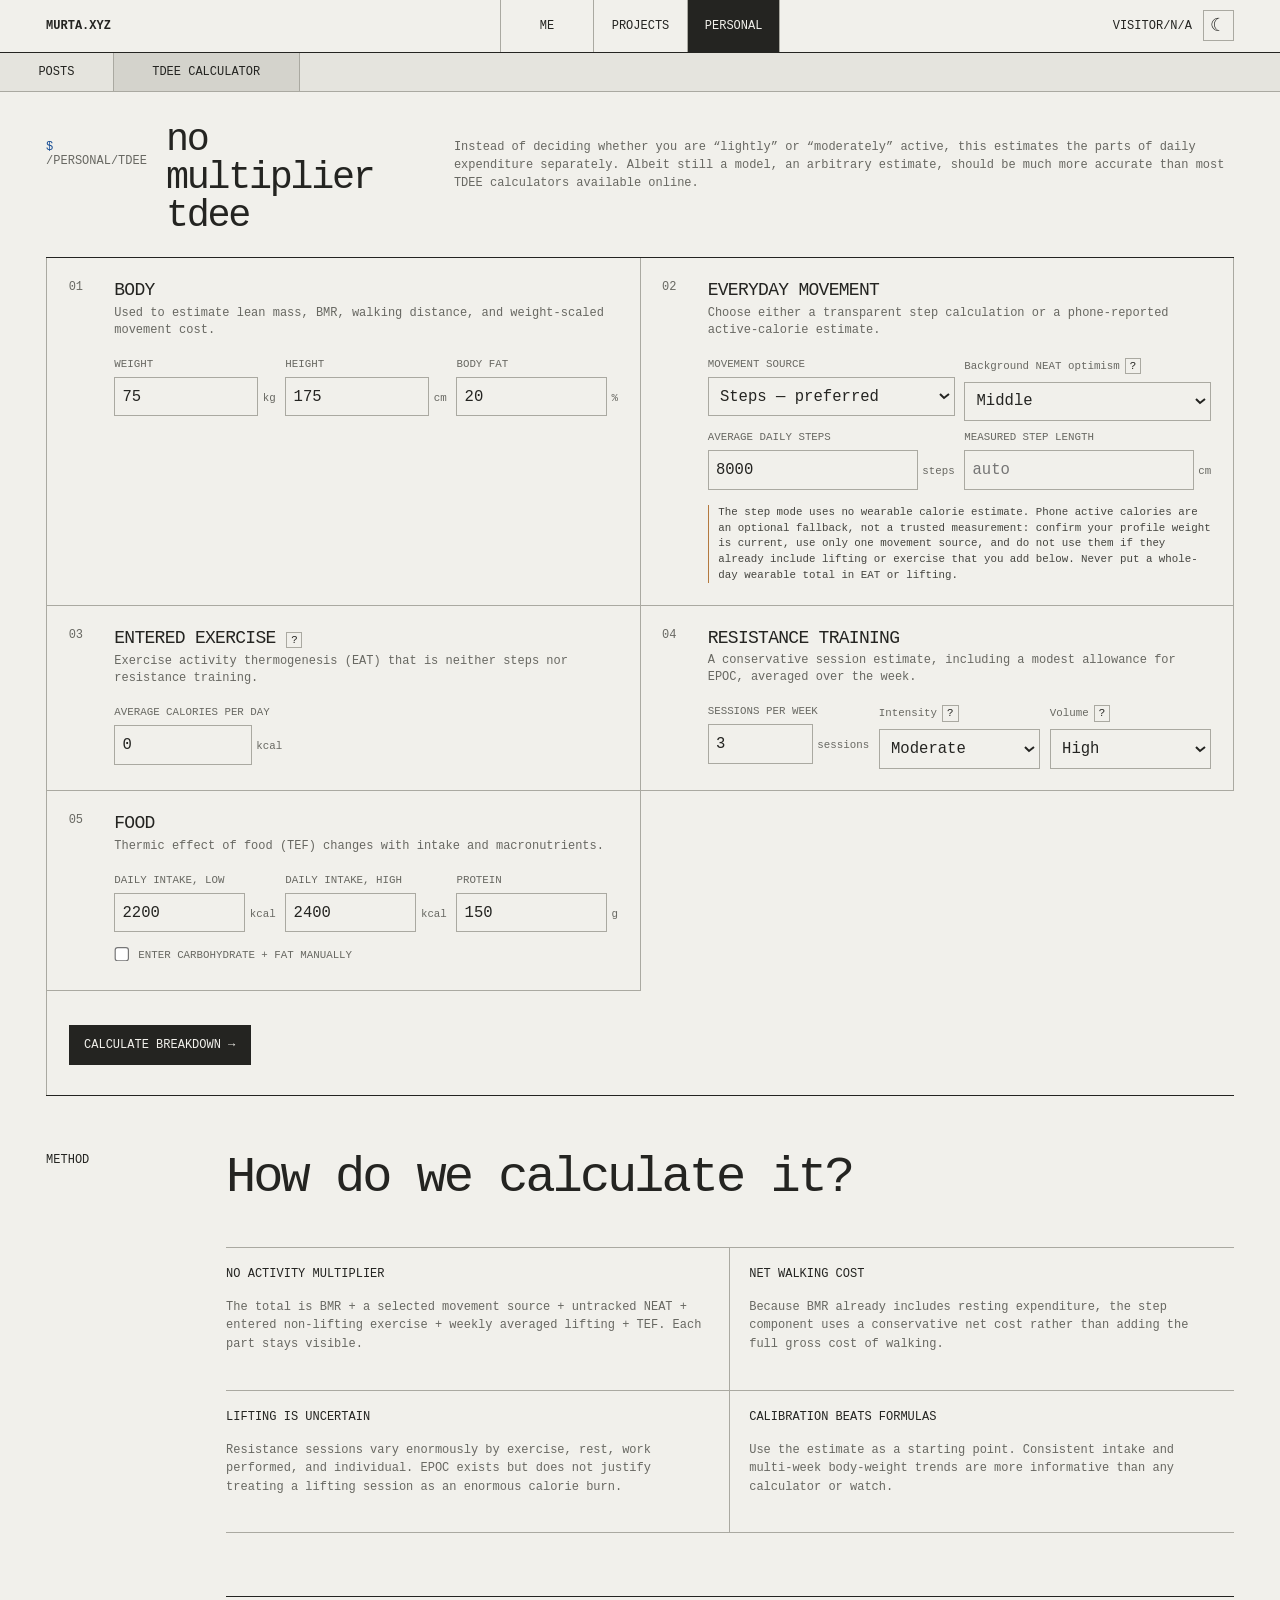
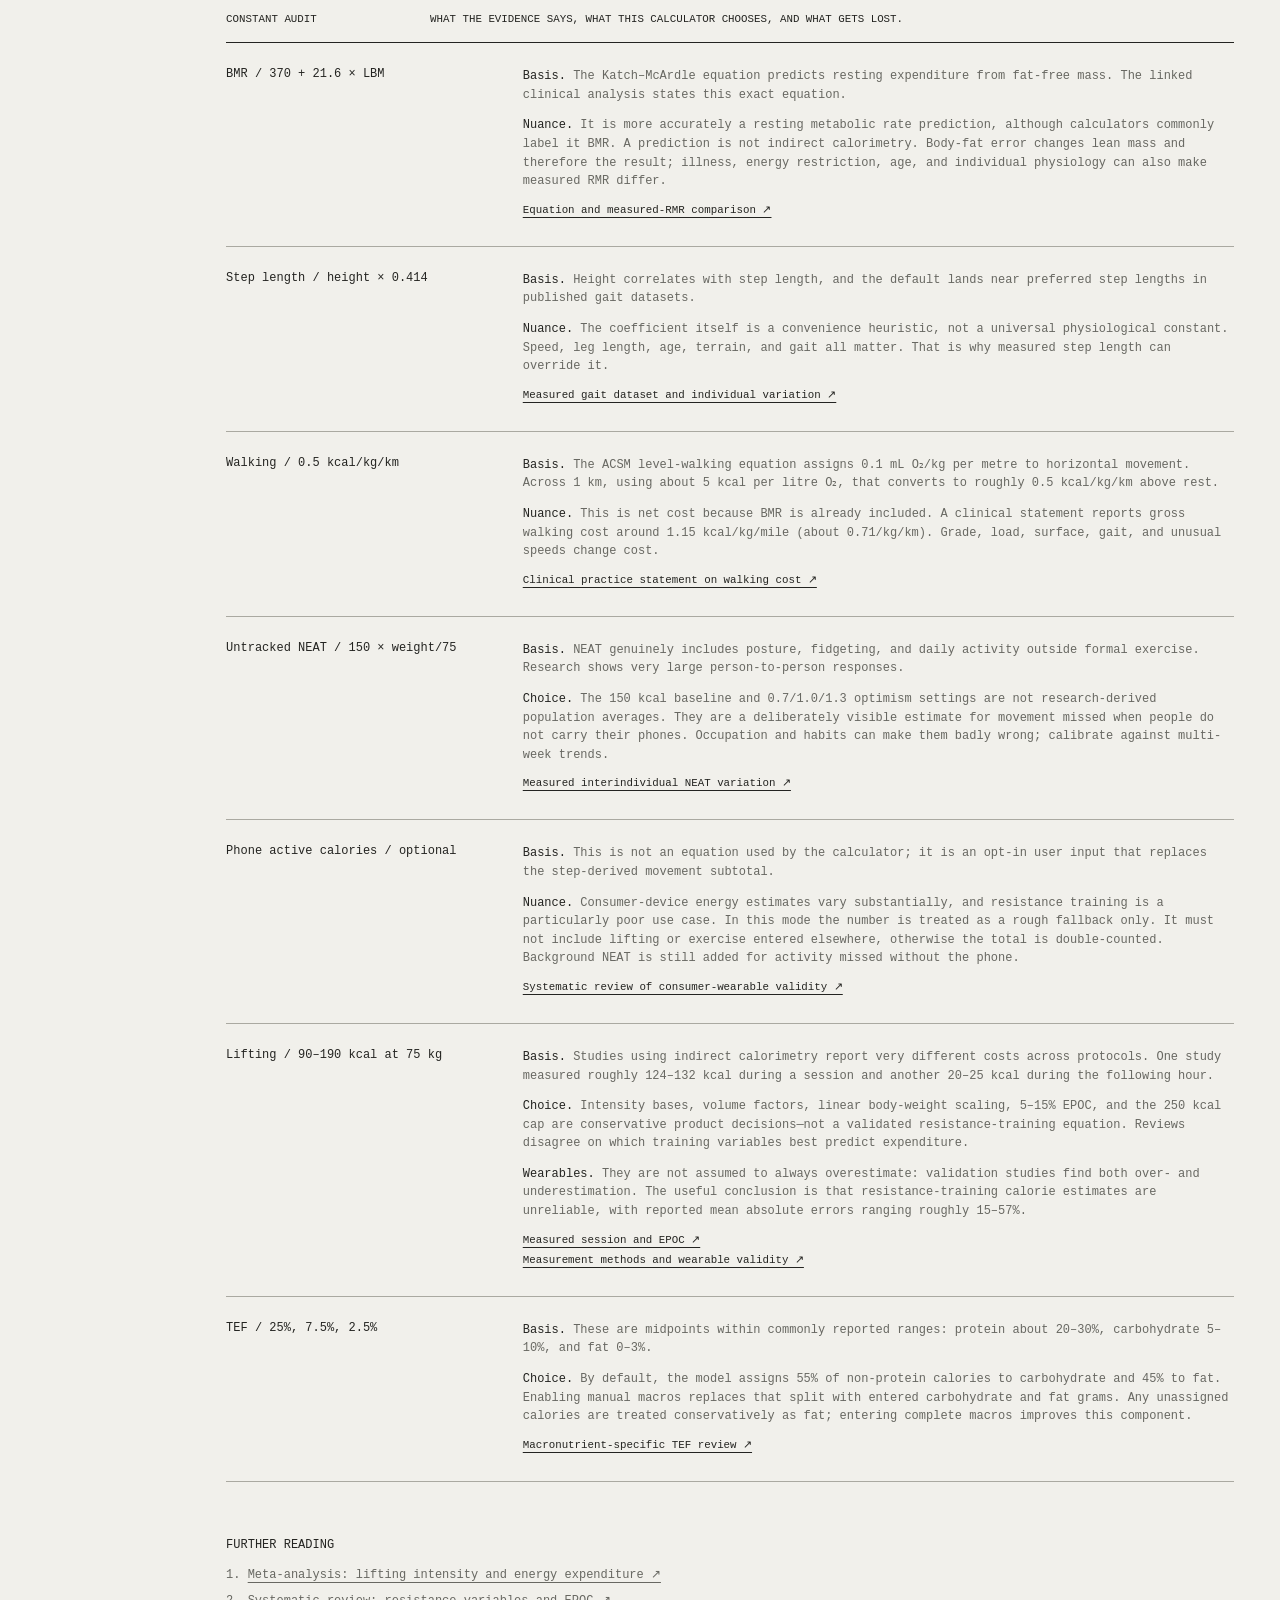
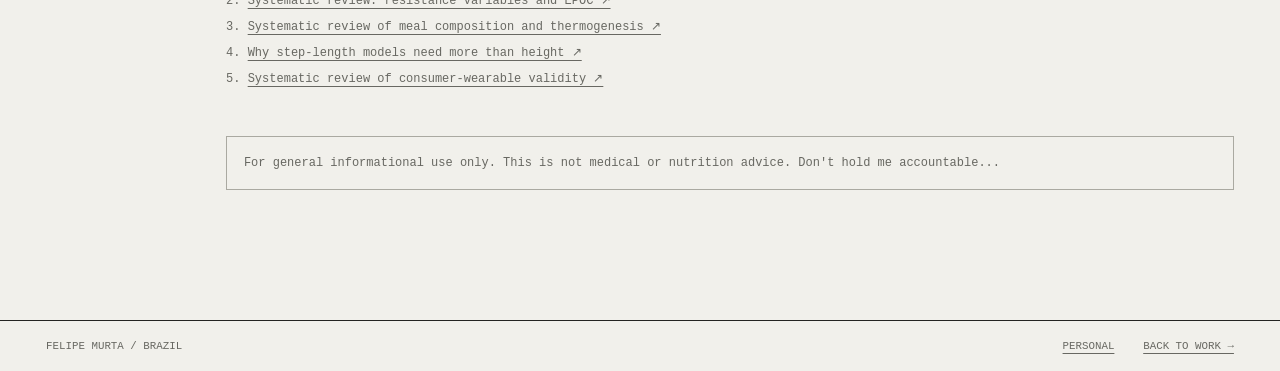
==== commit 8b0d16bb: "feat(login): integrated Cognito and posts api" ====
--- a/site/calculator.html
+++ b/site/calculator.html
@@ -5,6 +5,7 @@
   <meta name="viewport" content="width=device-width, initial-scale=1.0">
   <meta name="description" content="A transparent TDEE calculator without generic activity multipliers.">
   <title>TDEE calculator - murta</title>
+  <script src="assets/js/theme-init.js"></script>
   <link rel="stylesheet" href="assets/css/personal.css">
   <link rel="stylesheet" href="assets/css/calculator.css">
 </head>
@@ -12,9 +13,9 @@
   <header class="topbar">
     <a class="site-name" href="index.html">murta.xyz</a>
     <nav aria-label="Primary navigation"><a href="index.html">Me</a><a href="projects.html">Projects</a><a class="active" href="personal.html">Personal</a></nav>
-    <div class="utility"><span class="counter">visitor/<b data-visitor-count>—</b></span><button class="theme-toggle" type="button" data-theme-toggle aria-label="Toggle color theme">theme</button></div>
+    <div class="utility"><span class="counter">visitor/<b data-visitor-count>—</b></span><button class="theme-toggle" type="button" data-theme-toggle aria-label="Toggle color theme"></button></div>
   </header>
-  <nav class="subnav" aria-label="Personal categories"><a href="calculator.html">TDEE calculator</a></nav>
+  <nav class="subnav" aria-label="Personal categories"><a href="posts.html">Posts</a><a class="active" href="calculator.html">TDEE calculator</a></nav>
 
   <main class="calculator-page">
     <header class="calculator-intro">
--- a/site/assets/css/personal.css
+++ b/site/assets/css/personal.css
@@ -5,13 +5,16 @@
 * { box-sizing: border-box; }
 html { scroll-behavior: smooth; scroll-padding-top: 64px; }
 body { margin: 0; }
+@media (min-width: 1200px) { body { zoom: 1.2; } }
 a { color: inherit; text-underline-offset: 3px; }
 .topbar { display: grid; grid-template-columns: 1fr auto 1fr; min-height: 44px; border-bottom: 1px solid var(--ink); background: var(--header); font-size: 10px; text-transform: uppercase; }
 .site-name, .utility { display: flex; align-items: center; padding: 0 clamp(12px, 3vw, 42px); }
 .site-name { font-weight: 700; text-decoration: none; }
 .utility { justify-content: flex-end; gap: 9px; }
 .counter b { font-weight: 400; }
-.theme-toggle { padding: 4px 6px; border: 1px solid var(--rule); border-radius: 0; background: transparent; color: var(--ink); font: inherit; font-size: 9px; text-transform: uppercase; cursor: pointer; }
+.theme-toggle { display: grid; width: 26px; height: 26px; padding: 0; border: 1px solid var(--rule); border-radius: 0; place-items: center; background: transparent; color: var(--ink); font: 15px/1 "Courier New", monospace; cursor: pointer; }
+.theme-toggle::before { content: "☀"; }
+:root[data-theme="light"] .theme-toggle::before { content: "☾"; }
 .theme-toggle:hover, .theme-toggle:focus-visible { border-color: var(--ink); background: var(--ink); color: var(--bg); }
 .theme-dialog { width: min(430px, calc(100vw - 32px)); padding: 0; border: 1px solid var(--ink); border-radius: 0; background: var(--bg); color: var(--ink); font: 12px "Courier New", monospace; }
 .theme-dialog::backdrop { background: rgba(0, 0, 0, .72); }
@@ -19,14 +22,14 @@
 .theme-dialog h2 { margin: 0 0 16px; font: 400 19px/1.1 "Courier New", monospace; letter-spacing: -.05em; }
 .theme-dialog p { margin: 0 0 22px; color: var(--body-copy); line-height: 1.5; }
 .theme-dialog button { padding: 8px 10px; border: 1px solid var(--ink); border-radius: 0; background: var(--ink); color: var(--bg); font: inherit; font-size: 10px; text-transform: uppercase; cursor: pointer; }
-.theme-dialog button:hover, .theme-dialog button:focus-visible { background: var(--blue); border-color: var(--blue); color: #fff; }
+.theme-dialog button:hover, .theme-dialog button:focus-visible { border-color: var(--blue); background: var(--blue); color: #fff; }
 .topbar nav { display: flex; }
 .topbar nav a { display: grid; min-width: 78px; place-items: center; padding: 0 12px; border-left: 1px solid var(--rule); text-decoration: none; }
 .topbar nav a:last-child { border-right: 1px solid var(--rule); }
 .topbar nav a:hover, .topbar nav a.active { background: var(--ink); color: var(--bg); }
 .subnav { display: flex; border-bottom: 1px solid var(--rule); background: var(--subnav); font-size: 10px; text-transform: uppercase; }
 .subnav a { padding: 10px clamp(14px, 3vw, 32px); border-right: 1px solid var(--rule); text-decoration: none; }
-.subnav a:hover { background: var(--subnav-hover); }
+.subnav a:hover, .subnav a.active { background: var(--subnav-hover); }
 main { max-width: none; margin: 0; padding: 0 clamp(14px, 3vw, 48px); }
 .command, .status, .category { margin: 0; color: var(--muted); font-size: 10px; text-transform: uppercase; }
 .command::before { content: "$ "; color: var(--blue); }
@@ -68,6 +71,10 @@
 .tags { display: flex; flex-wrap: wrap; gap: 5px; margin: 16px 0 0; padding: 0; list-style: none; }
 .tags li { padding: 4px 5px; border: 1px solid var(--rule); font-size: 8px; }
 .personal-list section { display: grid; grid-template-columns: 130px 1fr; gap: 25px; min-height: 220px; padding: 28px 0; border-bottom: 1px solid var(--rule); }
+.personal-list section.featured { min-height: 330px; border-bottom-color: var(--ink); }
+.personal-list section.featured h2 { max-width: 760px; font-size: clamp(32px, 6vw, 64px); }
+.personal-list section.featured a { margin-top: auto; padding: 9px 11px; border: 1px solid var(--ink); font-size: 10px; text-decoration: none; text-transform: uppercase; }
+.personal-list section.featured a:hover { background: var(--ink); color: var(--bg); }
 .personal-list section > div { display: flex; flex-direction: column; align-items: flex-start; }
 .personal-list h2 { margin-top: 0; }
 .personal-list dl { width: 100%; max-width: 650px; margin: auto 0 0; }
--- a/site/assets/css/calculator.css
+++ b/site/assets/css/calculator.css
@@ -33,8 +33,8 @@
 .exercise-warning { display: none; }
 code { color: var(--ink); }
 .form-error { grid-column: 1 / -1; min-height: 16px; margin: 12px 0 0; padding-left: 18px; color: #d26b61; font-size: 11px; }
-button { grid-column: 1 / -1; justify-self: start; margin: 0 0 25px 18px; padding: 10px 12px; border: 1px solid var(--ink); border-radius: 0; background: var(--ink); color: var(--bg); font: 10px "Courier New", monospace; text-transform: uppercase; cursor: pointer; }
-button:hover, button:focus-visible { background: var(--blue); border-color: var(--blue); color: #fff; }
+#tdee-form > button { grid-column: 1 / -1; justify-self: start; margin: 0 0 25px 18px; padding: 10px 12px; border: 1px solid var(--ink); border-radius: 0; background: var(--ink); color: var(--bg); font: 10px "Courier New", monospace; text-transform: uppercase; cursor: pointer; }
+#tdee-form > button:hover, #tdee-form > button:focus-visible { background: var(--blue); border-color: var(--blue); color: #fff; }
 
 .results { scroll-margin-top: 70px; margin: 25px 0 70px; border: 1px solid var(--ink); }
 .results > header { padding: 18px; border-bottom: 1px solid var(--ink); }
